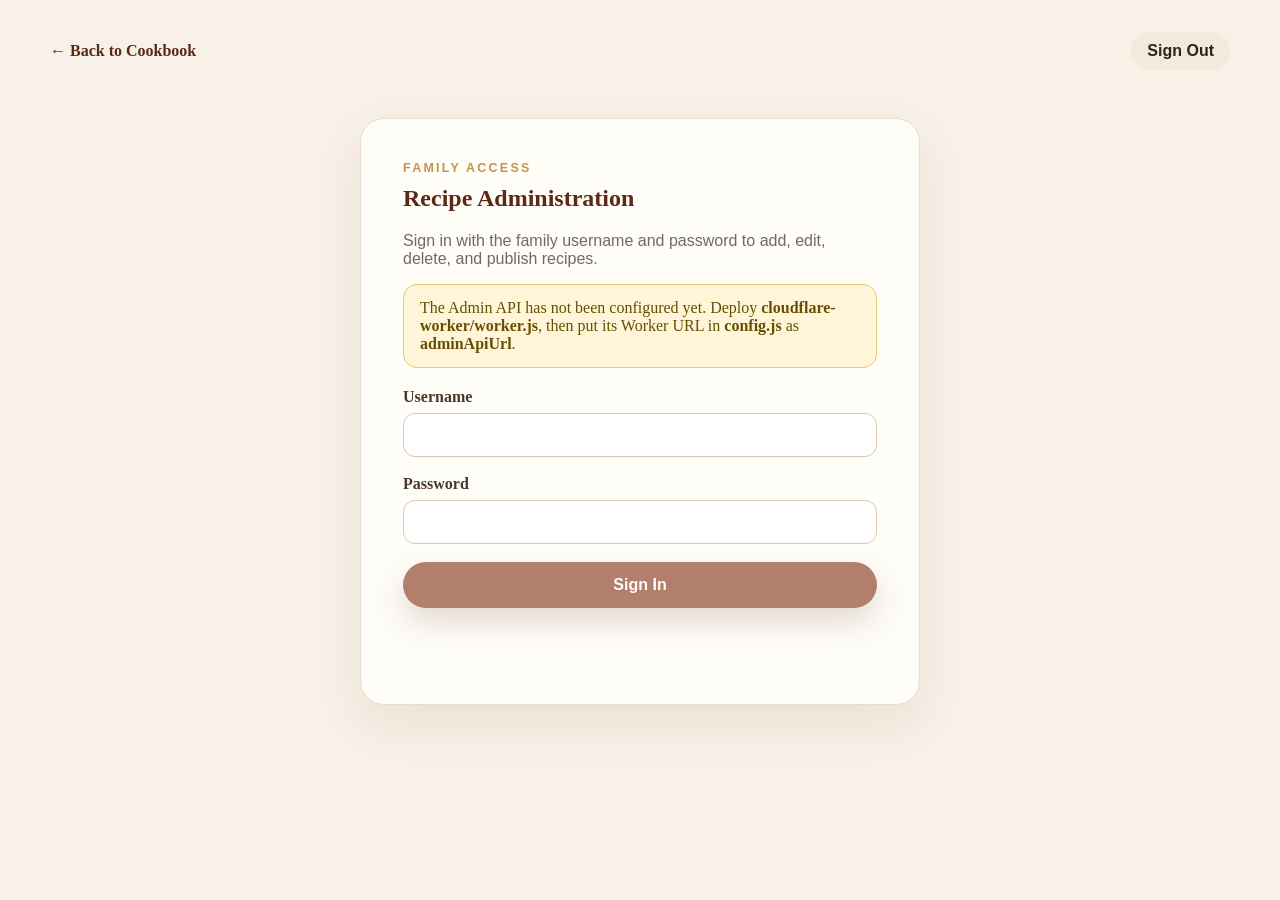
==== admin.html @ 701d81e0 "Add files via upload" ====
<!DOCTYPE html>
<html lang="en">
<head>
  <meta charset="utf-8" />
  <meta name="viewport" content="width=device-width, initial-scale=1" />
  <title>Family Admin | The McIntyre Recipe Book</title>
  <link rel="stylesheet" href="style.css" />
  <link rel="stylesheet" href="admin.css" />
</head>
<body class="admin-page">
  <main class="admin-shell">
    <div class="admin-topbar">
      <a href="index.html">← Back to Cookbook</a>
      <button id="logout-button" class="secondary-button" type="button" hidden>Sign Out</button>
    </div>

    <section id="login-panel" class="admin-login-card">
      <p class="section-label">Family access</p>
      <h1>Recipe Administration</h1>
      <p class="muted">Sign in with the family username and password to add, edit, delete, and publish recipes.</p>
      <div id="setup-warning" class="admin-setup" hidden>
        The Admin API has not been configured yet. Deploy <strong>cloudflare-worker/worker.js</strong>, then put its Worker URL in <strong>config.js</strong> as <strong>adminApiUrl</strong>.
      </div>
      <form id="login-form" class="admin-login-form">
        <label>Username
          <input id="admin-username" autocomplete="username" required />
        </label>
        <label>Password
          <input id="admin-password" type="password" autocomplete="current-password" required />
        </label>
        <button class="primary-button" type="submit">Sign In</button>
        <p id="login-message" class="admin-status" role="status"></p>
      </form>
    </section>

    <section id="dashboard" class="admin-dashboard" hidden>
      <p class="section-label">Family cookbook</p>
      <h1>Recipe Administration</h1>
      <p class="muted">Changes publish directly to the GitHub repository. No GitHub token is needed in this browser.</p>

      <div class="admin-toolbar">
        <strong id="recipe-total"></strong>
        <div class="admin-actions">
          <button id="new-recipe-button" class="primary-button" type="button">Add New Recipe</button>
          <button id="reload-button" class="secondary-button" type="button">Reload Latest</button>
        </div>
      </div>

      <p id="admin-message" class="admin-status" role="status"></p>
      <div id="admin-recipe-list" class="admin-recipe-list"></div>

      <section id="recipe-editor" class="admin-form-panel" hidden>
        <p class="section-label" id="editor-mode-label">Add recipe</p>
        <h2 id="editor-title">Add a New Recipe</h2>

        <form id="admin-recipe-form" class="admin-recipe-form">
          <input id="recipe-id" type="hidden" />
          <div class="admin-grid">
            <label>Recipe Name *
              <input id="recipe-title" required />
            </label>
            <label>Category
              <input id="recipe-category" placeholder="Dinner, Dessert, Holiday..." />
            </label>
            <label>Prep Time
              <input id="recipe-prep" placeholder="15 minutes" />
            </label>
            <label>Cook Time
              <input id="recipe-cook" placeholder="45 minutes" />
            </label>
            <label>Servings
              <input id="recipe-servings" placeholder="6" />
            </label>
            <label>Recipe Source
              <input id="recipe-source" placeholder="Grandma, Aunt Eva, cookbook..." />
            </label>
          </div>

          <label>Existing Image Path
            <input id="recipe-image-path" placeholder="images/example.jpg" />
          </label>
          <label>Upload New Recipe Image
            <input id="recipe-image" type="file" accept="image/*" />
          </label>
          <img id="admin-image-preview" class="admin-image-preview" alt="Recipe preview" hidden />

          <label>Ingredients *
            <textarea id="recipe-ingredients" rows="8" placeholder="One ingredient per line" required></textarea>
          </label>
          <label>Instructions *
            <textarea id="recipe-instructions" rows="8" placeholder="One step per line" required></textarea>
          </label>
          <label>Family Notes
            <textarea id="recipe-notes" rows="4"></textarea>
          </label>

          <div class="admin-actions">
            <button id="save-publish-button" class="primary-button" type="submit">Save & Publish Recipe</button>
            <button id="cancel-editor-button" class="secondary-button" type="button">Cancel</button>
          </div>
        </form>
      </section>
    </section>
  </main>
  <script src="config.js"></script>
  <script src="admin.js"></script>
</body>
</html>
---- style.css ----
:root {
  --cream: #fff8ed;
  --paper: #fffdf8;
  --ink: #2f241c;
  --muted: #75685e;
  --brand: #8a3d24;
  --brand-dark: #5d2818;
  --gold: #c7934a;
  --sage: #6f7d57;
  --line: #eadcc9;
  --shadow: 0 20px 45px rgba(70, 45, 24, 0.12);
  --radius: 22px;
}

* {
  box-sizing: border-box;
}

html {
  scroll-behavior: smooth;
}

body {
  margin: 0;
  color: var(--ink);
  font-family: Georgia, "Times New Roman", serif;
  background:
    linear-gradient(rgba(255, 248, 237, 0.88), rgba(255, 248, 237, 0.88)),
    radial-gradient(circle at top left, rgba(199, 147, 74, 0.22), transparent 30%),
    var(--cream);
}

a {
  color: var(--brand);
  text-decoration: none;
}

a:hover,
a:focus {
  color: var(--brand-dark);
  text-decoration: underline;
}

button,
input,
textarea {
  font: inherit;
}

.site-hero {
  min-height: 560px;
  padding: 26px clamp(18px, 4vw, 60px) 70px;
  background:
    linear-gradient(rgba(47, 36, 28, 0.55), rgba(47, 36, 28, 0.55)),
    url("https://images.unsplash.com/photo-1495521821757-a1efb6729352?auto=format&fit=crop&w=1800&q=80") center/cover;
  color: #fff;
}

.top-nav {
  display: flex;
  align-items: center;
  justify-content: space-between;
  gap: 20px;
  max-width: 1180px;
  margin: 0 auto;
  padding: 18px 22px;
  border: 1px solid rgba(255, 255, 255, 0.28);
  border-radius: 999px;
  background: rgba(255, 255, 255, 0.14);
  backdrop-filter: blur(8px);
}

.brand {
  color: #fff;
  font-size: clamp(1.1rem, 2vw, 1.45rem);
  font-weight: 700;
  letter-spacing: 0.03em;
}

.brand:hover,
.brand:focus,
.nav-links a:hover,
.nav-links a:focus {
  color: #fff;
}

.nav-links {
  display: flex;
  gap: 18px;
  flex-wrap: wrap;
}

.nav-links a {
  color: #fff;
  font-weight: 700;
}

.hero-content {
  max-width: 760px;
  margin: 96px auto 0;
  text-align: center;
}

.eyebrow,
.section-label {
  margin: 0 0 10px;
  color: var(--gold);
  font-family: Arial, Helvetica, sans-serif;
  font-size: 0.78rem;
  font-weight: 800;
  letter-spacing: 0.18em;
  text-transform: uppercase;
}

.hero-content h1 {
  margin: 0;
  font-size: clamp(3rem, 8vw, 6.5rem);
  line-height: 0.95;
  text-wrap: balance;
}

.hero-text {
  max-width: 620px;
  margin: 24px auto 32px;
  color: rgba(255, 255, 255, 0.88);
  font-size: clamp(1.1rem, 2vw, 1.35rem);
  line-height: 1.65;
}

.primary-button,
.secondary-button,
.danger-button {
  display: inline-flex;
  align-items: center;
  justify-content: center;
  border: 0;
  border-radius: 999px;
  cursor: pointer;
  font-family: Arial, Helvetica, sans-serif;
  font-weight: 800;
  text-decoration: none;
  transition: transform 0.2s ease, box-shadow 0.2s ease, background 0.2s ease;
}

.primary-button {
  padding: 14px 24px;
  color: #fff;
  background: var(--brand);
  box-shadow: 0 14px 30px rgba(93, 40, 24, 0.25);
}

.primary-button:hover,
.primary-button:focus {
  color: #fff;
  background: var(--brand-dark);
  text-decoration: none;
  transform: translateY(-1px);
}

.secondary-button,
.danger-button {
  padding: 10px 16px;
  background: #f4eadc;
  color: var(--ink);
}

.secondary-button:hover,
.secondary-button:focus {
  background: #eadcc9;
  color: var(--ink);
  text-decoration: none;
}

.danger-button {
  color: #8f1f12;
}

.danger-button:hover,
.danger-button:focus {
  background: #ffe3df;
  color: #72170d;
  text-decoration: none;
}

main {
  width: min(1180px, calc(100% - 32px));
  margin: -54px auto 60px;
}

.cookbook-panel,
.recipe-card,
.empty-state {
  border: 1px solid var(--line);
  border-radius: var(--radius);
  background: rgba(255, 253, 248, 0.96);
  box-shadow: var(--shadow);
}

.search-panel {
  display: grid;
  grid-template-columns: minmax(0, 0.8fr) minmax(280px, 1.2fr);
  gap: 24px;
  align-items: center;
  padding: clamp(22px, 4vw, 38px);
}

.search-panel h2,
.section-heading h2,
.form-heading h2 {
  margin: 0;
  font-size: clamp(2rem, 4vw, 3rem);
}

.search-box {
  display: grid;
  gap: 8px;
  color: var(--muted);
  font-family: Arial, Helvetica, sans-serif;
  font-weight: 700;
}

.search-box input,
.recipe-form input,
.recipe-form textarea {
  width: 100%;
  border: 1px solid var(--line);
  border-radius: 16px;
  background: #fff;
  color: var(--ink);
  padding: 14px 16px;
  outline: none;
}

.search-box input:focus,
.recipe-form input:focus,
.recipe-form textarea:focus {
  border-color: var(--gold);
  box-shadow: 0 0 0 4px rgba(199, 147, 74, 0.14);
}

.recipes-section {
  padding: 58px 0 20px;
}

.section-heading {
  display: flex;
  align-items: end;
  justify-content: space-between;
  gap: 18px;
  margin-bottom: 24px;
}

.recipe-count,
.muted {
  color: var(--muted);
  font-family: Arial, Helvetica, sans-serif;
}

.recipes-grid {
  display: grid;
  grid-template-columns: repeat(3, minmax(0, 1fr));
  gap: 24px;
}

.recipe-card {
  overflow: hidden;
  display: flex;
  flex-direction: column;
}

.recipe-image {
  width: 100%;
  aspect-ratio: 4 / 3;
  object-fit: cover;
  background: #eadcc9;
}

.recipe-content {
  display: flex;
  flex: 1;
  flex-direction: column;
  gap: 16px;
  padding: 22px;
}

.recipe-category {
  align-self: flex-start;
  border-radius: 999px;
  background: rgba(111, 125, 87, 0.14);
  color: var(--sage);
  padding: 7px 11px;
  font-family: Arial, Helvetica, sans-serif;
  font-size: 0.78rem;
  font-weight: 800;
  text-transform: uppercase;
  letter-spacing: 0.08em;
}

.recipe-card h3 {
  margin: 0;
  font-size: 1.8rem;
  line-height: 1.1;
}

.recipe-meta {
  display: grid;
  grid-template-columns: repeat(3, 1fr);
  gap: 8px;
  margin: 0;
}

.recipe-meta div {
  border: 1px solid var(--line);
  border-radius: 14px;
  padding: 10px;
  background: #fffaf2;
}

.recipe-meta dt {
  color: var(--muted);
  font-family: Arial, Helvetica, sans-serif;
  font-size: 0.72rem;
  font-weight: 800;
  text-transform: uppercase;
}

.recipe-meta dd {
  margin: 4px 0 0;
  font-weight: 700;
}

.recipe-card h4 {
  margin: 0 0 8px;
  color: var(--brand-dark);
  font-family: Arial, Helvetica, sans-serif;
  font-size: 0.9rem;
  text-transform: uppercase;
  letter-spacing: 0.08em;
}

.recipe-card ul,
.recipe-card ol {
  margin: 0;
  padding-left: 20px;
  line-height: 1.55;
}

.recipe-notes {
  border-left: 4px solid var(--gold);
  margin: 0;
  padding: 8px 0 8px 14px;
  color: var(--muted);
  font-style: italic;
}

.recipe-actions {
  display: flex;
  gap: 10px;
  flex-wrap: wrap;
  margin-top: auto;
}

.empty-state {
  padding: 42px 24px;
  text-align: center;
}

.empty-state h3 {
  margin: 0 0 8px;
  font-size: 2rem;
}

.form-panel {
  margin-top: 56px;
  padding: clamp(24px, 4vw, 42px);
}

.form-heading {
  align-items: start;
}

.recipe-form {
  display: grid;
  gap: 22px;
}

.form-grid {
  display: grid;
  grid-template-columns: repeat(3, minmax(0, 1fr));
  gap: 18px;
}

.recipe-form label {
  display: grid;
  gap: 8px;
  color: var(--brand-dark);
  font-family: Arial, Helvetica, sans-serif;
  font-weight: 800;
}

.recipe-form textarea {
  resize: vertical;
  line-height: 1.5;
}

.image-preview-wrap {
  width: min(320px, 100%);
}

.image-preview-wrap p {
  margin: 0 0 8px;
  color: var(--muted);
  font-family: Arial, Helvetica, sans-serif;
  font-weight: 800;
}

.image-preview-wrap img {
  width: 100%;
  border-radius: 18px;
  border: 1px solid var(--line);
  box-shadow: var(--shadow);
}

.form-submit {
  justify-self: start;
}

.site-footer {
  display: flex;
  justify-content: center;
  gap: 24px;
  flex-wrap: wrap;
  padding: 34px 18px;
  color: var(--muted);
  font-family: Arial, Helvetica, sans-serif;
  text-align: center;
}

.site-footer p {
  margin: 0;
}

@media (max-width: 980px) {
  .recipes-grid,
  .form-grid {
    grid-template-columns: repeat(2, minmax(0, 1fr));
  }

  .search-panel {
    grid-template-columns: 1fr;
  }
}

@media (max-width: 680px) {
  .top-nav,
  .section-heading {
    align-items: flex-start;
    flex-direction: column;
  }

  .recipes-grid,
  .form-grid {
    grid-template-columns: 1fr;
  }

  main {
    width: min(100% - 20px, 1180px);
  }

  .site-hero {
    min-height: 620px;
  }

  .recipe-meta {
    grid-template-columns: 1fr;
  }
}

@media print {
  body {
    background: #fff;
  }

  .site-hero,
  .search-panel,
  .form-panel,
  .site-footer,
  .recipe-actions {
    display: none !important;
  }

  main {
    width: 100%;
    margin: 0;
  }

  .recipes-section {
    padding: 0;
  }

  .recipes-grid {
    display: block;
  }

  .recipe-card {
    break-inside: avoid;
    box-shadow: none;
    border: 0;
  }
}

.field-hint {
  color: var(--muted);
  font-family: Arial, Helvetica, sans-serif;
  font-size: 0.9rem;
  font-weight: 600;
  line-height: 1.45;
}

.edit-status {
  border: 1px solid rgba(199, 147, 74, 0.45);
  border-radius: 16px;
  background: #fff7e8;
  color: var(--brand-dark);
  margin: 0 0 22px;
  padding: 14px 16px;
  font-family: Arial, Helvetica, sans-serif;
}

.form-actions {
  display: flex;
  align-items: center;
  flex-wrap: wrap;
  gap: 12px;
}

.recipe-source {
  border-left: 4px solid rgba(111, 125, 87, 0.45);
  margin: 0;
  padding: 6px 0 6px 12px;
  color: var(--muted);
  font-family: Arial, Helvetica, sans-serif;
  line-height: 1.45;
}

.text-button {
  display: inline-flex;
  justify-content: center;
  width: 100%;
  border: 0;
  border-radius: 999px;
  background: transparent;
  color: var(--brand);
  cursor: pointer;
  font-family: Arial, Helvetica, sans-serif;
  font-weight: 800;
  margin-top: 10px;
  padding: 8px 10px;
  text-decoration: underline;
}

.text-button:hover,
.text-button:focus {
  color: var(--brand-dark);
  background: #f8ead6;
}


.save-message {
  min-height: 1.4rem;
  margin: 14px 0 0;
  color: var(--sage);
  font-family: Arial, Helvetica, sans-serif;
  font-weight: 800;
}

.save-message.error {
  color: #8f1f12;
}

button:disabled {
  cursor: not-allowed;
  opacity: 0.65;
}

.github-panel {
  margin-bottom: 34px;
  padding: clamp(24px, 4vw, 42px);
}

.github-form {
  display: grid;
  gap: 20px;
}

.recipe-image-path {
  border-left: 4px solid rgba(199, 147, 74, 0.45);
  margin: 0;
  padding: 6px 0 6px 12px;
  color: var(--muted);
  font-family: Arial, Helvetica, sans-serif;
  font-size: 0.9rem;
  line-height: 1.45;
  overflow-wrap: anywhere;
}

.github-panel strong,
.field-hint strong {
  color: var(--brand-dark);
}

.single-column {
  grid-template-columns: 1fr;
}
---- admin.css ----
.admin-page { min-height: 100vh; background: #f8f1e7; }
.admin-shell { width: min(1180px, calc(100% - 32px)); margin: 0 auto; padding: 32px 0 64px; }
.admin-topbar { display:flex; align-items:center; justify-content:space-between; gap:16px; margin-bottom:24px; }
.admin-topbar a { color:#5d2818; font-weight:800; text-decoration:none; }
.admin-login-card, .admin-dashboard { background:#fffdf8; border:1px solid #eadcc9; border-radius:24px; box-shadow:0 18px 50px rgba(69,42,24,.08); padding:clamp(22px,4vw,42px); }
.admin-login-card { max-width:560px; margin:48px auto 0; }
.admin-login-card h1, .admin-dashboard h1 { margin-top:0; color:#5d2818; }
.admin-login-form { display:grid; gap:18px; }
.admin-login-form label, .admin-recipe-form label { display:grid; gap:7px; font-weight:800; color:#4c372a; }
.admin-login-form input, .admin-recipe-form input, .admin-recipe-form textarea {
  width:100%; box-sizing:border-box; border:1px solid #d9c7b5; border-radius:12px; padding:12px 14px; background:#fff; color:#2f241c; font:inherit;
}
.admin-grid { display:grid; grid-template-columns:repeat(2,minmax(0,1fr)); gap:16px; }
.admin-recipe-form { display:grid; gap:18px; margin-top:26px; }
.admin-actions { display:flex; flex-wrap:wrap; gap:10px; align-items:center; }
.admin-status { min-height:1.5em; margin:12px 0 0; font-weight:700; color:#4f6b35; }
.admin-status.error { color:#a12d27; }
.admin-toolbar { display:flex; justify-content:space-between; align-items:center; gap:14px; flex-wrap:wrap; margin:22px 0; }
.admin-recipe-list { display:grid; gap:12px; margin-top:24px; }
.admin-recipe-row { display:flex; justify-content:space-between; align-items:center; gap:16px; border:1px solid #eadcc9; border-radius:16px; padding:14px 16px; background:#fffaf2; }
.admin-recipe-row h3 { margin:0 0 4px; color:#5d2818; }
.admin-recipe-row p { margin:0; color:#75685e; }
.admin-form-panel { border-top:1px solid #eadcc9; margin-top:30px; padding-top:28px; }
.admin-image-preview { max-width:260px; max-height:200px; object-fit:cover; border-radius:14px; border:1px solid #eadcc9; }
.admin-setup { background:#fff5d9; border:1px solid #e6c96a; border-radius:14px; padding:14px 16px; margin:0 0 20px; color:#674f00; }
@media (max-width:760px) {
  .admin-grid { grid-template-columns:1fr; }
  .admin-recipe-row { align-items:flex-start; flex-direction:column; }
}
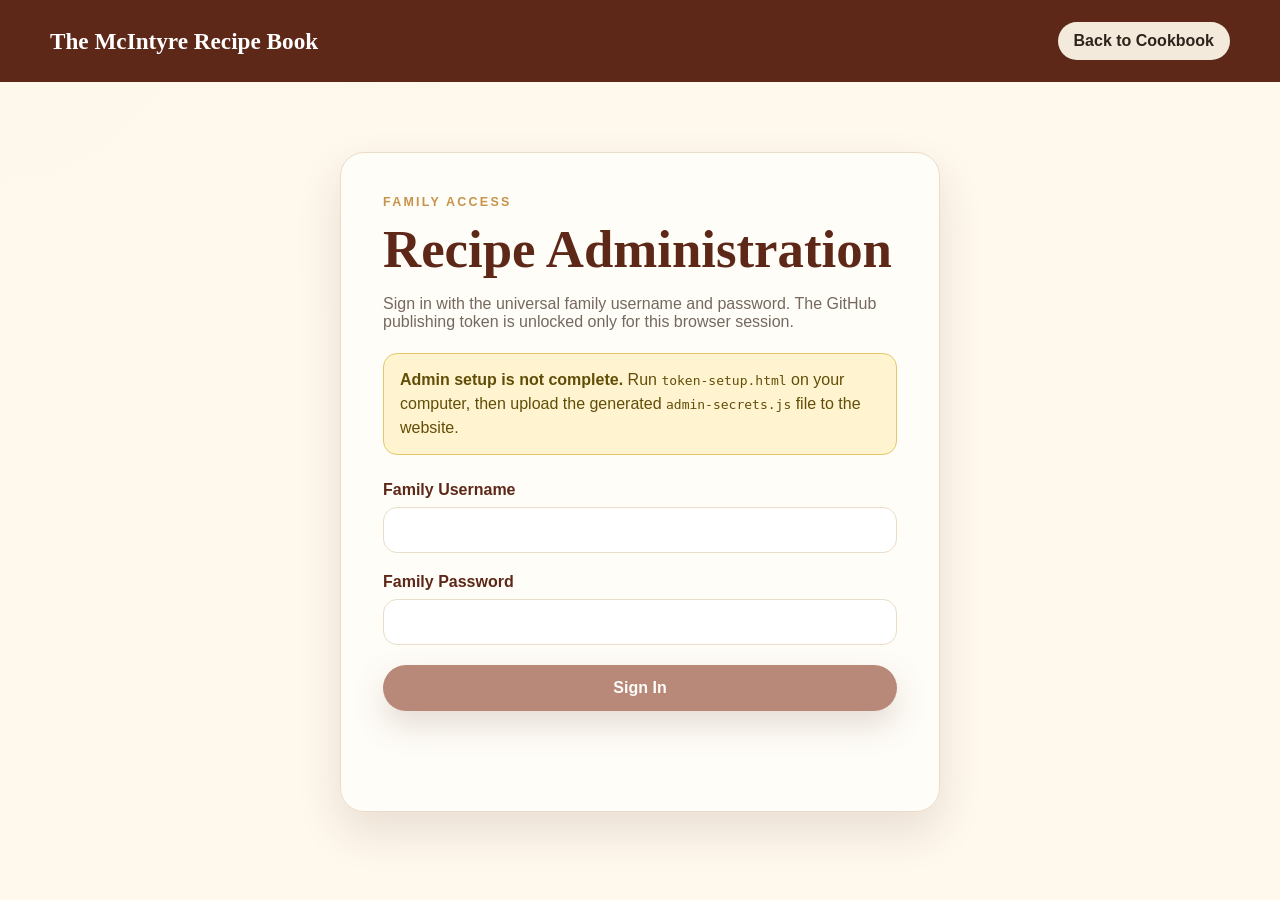
==== commit bd7de16c: "Add files via upload" ====
--- a/admin.html
+++ b/admin.html
@@ -8,101 +8,154 @@
   <link rel="stylesheet" href="admin.css" />
 </head>
 <body class="admin-page">
-  <main class="admin-shell">
-    <div class="admin-topbar">
-      <a href="index.html">← Back to Cookbook</a>
-      <button id="logout-button" class="secondary-button" type="button" hidden>Sign Out</button>
+  <header class="admin-header">
+    <div class="admin-header-inner">
+      <a class="admin-brand" href="index.html">The McIntyre Recipe Book</a>
+      <a class="secondary-button" href="index.html">Back to Cookbook</a>
     </div>
+  </header>
 
-    <section id="login-panel" class="admin-login-card">
+  <main class="admin-main">
+    <section id="login-panel" class="admin-card login-card">
       <p class="section-label">Family access</p>
       <h1>Recipe Administration</h1>
-      <p class="muted">Sign in with the family username and password to add, edit, delete, and publish recipes.</p>
-      <div id="setup-warning" class="admin-setup" hidden>
-        The Admin API has not been configured yet. Deploy <strong>cloudflare-worker/worker.js</strong>, then put its Worker URL in <strong>config.js</strong> as <strong>adminApiUrl</strong>.
+      <p class="muted">
+        Sign in with the universal family username and password.
+        The GitHub publishing token is unlocked only for this browser session.
+      </p>
+
+      <div id="setup-warning" class="setup-warning" hidden>
+        <strong>Admin setup is not complete.</strong>
+        Run <code>token-setup.html</code> on your computer, then upload the generated
+        <code>admin-secrets.js</code> file to the website.
       </div>
-      <form id="login-form" class="admin-login-form">
-        <label>Username
-          <input id="admin-username" autocomplete="username" required />
+
+      <form id="login-form" class="admin-form">
+        <label>
+          Family Username
+          <input id="admin-username" type="text" autocomplete="username" required />
         </label>
-        <label>Password
+
+        <label>
+          Family Password
           <input id="admin-password" type="password" autocomplete="current-password" required />
         </label>
-        <button class="primary-button" type="submit">Sign In</button>
-        <p id="login-message" class="admin-status" role="status"></p>
+
+        <button id="login-button" class="primary-button" type="submit">Sign In</button>
+        <p id="login-message" class="admin-message" role="status" aria-live="polite"></p>
       </form>
     </section>
 
-    <section id="dashboard" class="admin-dashboard" hidden>
-      <p class="section-label">Family cookbook</p>
-      <h1>Recipe Administration</h1>
-      <p class="muted">Changes publish directly to the GitHub repository. No GitHub token is needed in this browser.</p>
+    <section id="dashboard" class="admin-card dashboard" hidden>
+      <div class="dashboard-heading">
+        <div>
+          <p class="section-label">Family cookbook</p>
+          <h1>Recipe Administration</h1>
+          <p class="muted">
+            Add, edit, delete, and publish recipes directly to the cookbook repository.
+          </p>
+        </div>
+
+        <button id="logout-button" class="secondary-button" type="button">Sign Out</button>
+      </div>
 
       <div class="admin-toolbar">
-        <strong id="recipe-total"></strong>
+        <strong id="recipe-total">0 recipes</strong>
         <div class="admin-actions">
-          <button id="new-recipe-button" class="primary-button" type="button">Add New Recipe</button>
+          <button id="new-recipe-button" class="primary-button" type="button">+ Add New Recipe</button>
           <button id="reload-button" class="secondary-button" type="button">Reload Latest</button>
         </div>
       </div>
 
-      <p id="admin-message" class="admin-status" role="status"></p>
-      <div id="admin-recipe-list" class="admin-recipe-list"></div>
+      <p id="admin-message" class="admin-message" role="status" aria-live="polite"></p>
+      <div id="recipe-list" class="admin-recipe-list"></div>
 
-      <section id="recipe-editor" class="admin-form-panel" hidden>
-        <p class="section-label" id="editor-mode-label">Add recipe</p>
-        <h2 id="editor-title">Add a New Recipe</h2>
+      <section id="recipe-editor" class="recipe-editor" hidden>
+        <div class="editor-heading">
+          <div>
+            <p id="editor-mode-label" class="section-label">Add recipe</p>
+            <h2 id="editor-title">Add a New Recipe</h2>
+          </div>
+          <button id="close-editor-button" class="secondary-button" type="button">Close</button>
+        </div>
 
-        <form id="admin-recipe-form" class="admin-recipe-form">
+        <form id="recipe-form" class="admin-form">
           <input id="recipe-id" type="hidden" />
+
           <div class="admin-grid">
-            <label>Recipe Name *
-              <input id="recipe-title" required />
+            <label>
+              Recipe Name <span aria-hidden="true">*</span>
+              <input id="recipe-title" type="text" required />
             </label>
-            <label>Category
-              <input id="recipe-category" placeholder="Dinner, Dessert, Holiday..." />
+
+            <label>
+              Category
+              <input id="recipe-category" type="text" placeholder="Dinner, Dessert, Breakfast..." />
             </label>
-            <label>Prep Time
-              <input id="recipe-prep" placeholder="15 minutes" />
+
+            <label>
+              Prep Time
+              <input id="recipe-prep" type="text" placeholder="15 minutes" />
             </label>
-            <label>Cook Time
-              <input id="recipe-cook" placeholder="45 minutes" />
+
+            <label>
+              Cook Time
+              <input id="recipe-cook" type="text" placeholder="45 minutes" />
             </label>
-            <label>Servings
-              <input id="recipe-servings" placeholder="6" />
+
+            <label>
+              Servings
+              <input id="recipe-servings" type="text" placeholder="6" />
             </label>
-            <label>Recipe Source
-              <input id="recipe-source" placeholder="Grandma, Aunt Eva, cookbook..." />
+
+            <label>
+              Recipe Source
+              <input id="recipe-source" type="text" placeholder="Grandma, family favorite..." />
             </label>
           </div>
 
-          <label>Existing Image Path
-            <input id="recipe-image-path" placeholder="images/example.jpg" />
+          <label>
+            Existing Image Path
+            <input id="recipe-image-path" type="text" placeholder="images/example.jpg" />
+            <span class="field-hint">Leave this alone when editing to keep the current image.</span>
           </label>
-          <label>Upload New Recipe Image
+
+          <label>
+            Upload New Recipe Image
             <input id="recipe-image" type="file" accept="image/*" />
+            <span class="field-hint">The image will publish to the repository's <strong>images/</strong> folder.</span>
           </label>
-          <img id="admin-image-preview" class="admin-image-preview" alt="Recipe preview" hidden />
 
-          <label>Ingredients *
+          <div id="image-preview-wrap" class="admin-image-preview-wrap" hidden>
+            <img id="image-preview" class="admin-image-preview" alt="Recipe image preview" />
+          </div>
+
+          <label>
+            Ingredients <span aria-hidden="true">*</span>
             <textarea id="recipe-ingredients" rows="8" placeholder="One ingredient per line" required></textarea>
           </label>
-          <label>Instructions *
+
+          <label>
+            Instructions <span aria-hidden="true">*</span>
             <textarea id="recipe-instructions" rows="8" placeholder="One step per line" required></textarea>
           </label>
-          <label>Family Notes
+
+          <label>
+            Family Notes
             <textarea id="recipe-notes" rows="4"></textarea>
           </label>
 
           <div class="admin-actions">
-            <button id="save-publish-button" class="primary-button" type="submit">Save & Publish Recipe</button>
-            <button id="cancel-editor-button" class="secondary-button" type="button">Cancel</button>
+            <button id="save-button" class="primary-button" type="submit">Save & Publish Recipe</button>
+            <button id="cancel-button" class="secondary-button" type="button">Cancel</button>
           </div>
         </form>
       </section>
     </section>
   </main>
+
   <script src="config.js"></script>
+  <script src="admin-secrets.js"></script>
   <script src="admin.js"></script>
 </body>
 </html>
--- a/admin.css
+++ b/admin.css
@@ -1,29 +1,238 @@
-.admin-page { min-height: 100vh; background: #f8f1e7; }
-.admin-shell { width: min(1180px, calc(100% - 32px)); margin: 0 auto; padding: 32px 0 64px; }
-.admin-topbar { display:flex; align-items:center; justify-content:space-between; gap:16px; margin-bottom:24px; }
-.admin-topbar a { color:#5d2818; font-weight:800; text-decoration:none; }
-.admin-login-card, .admin-dashboard { background:#fffdf8; border:1px solid #eadcc9; border-radius:24px; box-shadow:0 18px 50px rgba(69,42,24,.08); padding:clamp(22px,4vw,42px); }
-.admin-login-card { max-width:560px; margin:48px auto 0; }
-.admin-login-card h1, .admin-dashboard h1 { margin-top:0; color:#5d2818; }
-.admin-login-form { display:grid; gap:18px; }
-.admin-login-form label, .admin-recipe-form label { display:grid; gap:7px; font-weight:800; color:#4c372a; }
-.admin-login-form input, .admin-recipe-form input, .admin-recipe-form textarea {
-  width:100%; box-sizing:border-box; border:1px solid #d9c7b5; border-radius:12px; padding:12px 14px; background:#fff; color:#2f241c; font:inherit;
-}
-.admin-grid { display:grid; grid-template-columns:repeat(2,minmax(0,1fr)); gap:16px; }
-.admin-recipe-form { display:grid; gap:18px; margin-top:26px; }
-.admin-actions { display:flex; flex-wrap:wrap; gap:10px; align-items:center; }
-.admin-status { min-height:1.5em; margin:12px 0 0; font-weight:700; color:#4f6b35; }
-.admin-status.error { color:#a12d27; }
-.admin-toolbar { display:flex; justify-content:space-between; align-items:center; gap:14px; flex-wrap:wrap; margin:22px 0; }
-.admin-recipe-list { display:grid; gap:12px; margin-top:24px; }
-.admin-recipe-row { display:flex; justify-content:space-between; align-items:center; gap:16px; border:1px solid #eadcc9; border-radius:16px; padding:14px 16px; background:#fffaf2; }
-.admin-recipe-row h3 { margin:0 0 4px; color:#5d2818; }
-.admin-recipe-row p { margin:0; color:#75685e; }
-.admin-form-panel { border-top:1px solid #eadcc9; margin-top:30px; padding-top:28px; }
-.admin-image-preview { max-width:260px; max-height:200px; object-fit:cover; border-radius:14px; border:1px solid #eadcc9; }
-.admin-setup { background:#fff5d9; border:1px solid #e6c96a; border-radius:14px; padding:14px 16px; margin:0 0 20px; color:#674f00; }
-@media (max-width:760px) {
-  .admin-grid { grid-template-columns:1fr; }
-  .admin-recipe-row { align-items:flex-start; flex-direction:column; }
-}
+:root {
+  --admin-card: rgba(255, 253, 248, 0.98);
+}
+
+.admin-page {
+  min-height: 100vh;
+  background:
+    linear-gradient(rgba(255, 248, 237, 0.95), rgba(255, 248, 237, 0.95)),
+    radial-gradient(circle at top left, rgba(199, 147, 74, 0.22), transparent 30%),
+    #fff8ed;
+}
+
+.admin-header {
+  padding: 22px 18px;
+  background: #5d2818;
+}
+
+.admin-header-inner {
+  width: min(1180px, 100%);
+  margin: 0 auto;
+  display: flex;
+  align-items: center;
+  justify-content: space-between;
+  gap: 18px;
+}
+
+.admin-brand {
+  color: #fff;
+  font-weight: 800;
+  font-size: clamp(1.1rem, 2vw, 1.45rem);
+}
+
+.admin-brand:hover,
+.admin-brand:focus {
+  color: #fff;
+}
+
+.admin-main {
+  width: min(1180px, calc(100% - 32px));
+  margin: 38px auto 70px;
+}
+
+.admin-card {
+  border: 1px solid var(--line, #eadcc9);
+  border-radius: 24px;
+  background: var(--admin-card);
+  box-shadow: var(--shadow, 0 20px 45px rgba(70, 45, 24, 0.12));
+  padding: clamp(24px, 4vw, 42px);
+}
+
+.login-card {
+  max-width: 600px;
+  margin: 70px auto 0;
+}
+
+.admin-card h1,
+.admin-card h2 {
+  color: var(--brand-dark, #5d2818);
+}
+
+.admin-card h1 {
+  margin: 0 0 12px;
+  font-size: clamp(2.1rem, 5vw, 3.3rem);
+}
+
+.admin-card h2 {
+  margin: 0;
+  font-size: clamp(1.8rem, 4vw, 2.5rem);
+}
+
+.admin-form {
+  display: grid;
+  gap: 20px;
+  margin-top: 26px;
+}
+
+.admin-form label {
+  display: grid;
+  gap: 8px;
+  color: var(--brand-dark, #5d2818);
+  font-family: Arial, Helvetica, sans-serif;
+  font-weight: 800;
+}
+
+.admin-form input,
+.admin-form textarea {
+  width: 100%;
+  border: 1px solid var(--line, #eadcc9);
+  border-radius: 14px;
+  background: #fff;
+  color: var(--ink, #2f241c);
+  padding: 13px 15px;
+  outline: none;
+  font: inherit;
+}
+
+.admin-form input:focus,
+.admin-form textarea:focus {
+  border-color: var(--gold, #c7934a);
+  box-shadow: 0 0 0 4px rgba(199, 147, 74, 0.14);
+}
+
+.admin-grid {
+  display: grid;
+  grid-template-columns: repeat(3, minmax(0, 1fr));
+  gap: 16px;
+}
+
+.admin-message {
+  min-height: 1.5em;
+  margin: 14px 0 0;
+  color: var(--sage, #6f7d57);
+  font-family: Arial, Helvetica, sans-serif;
+  font-weight: 800;
+}
+
+.admin-message.error {
+  color: #8f1f12;
+}
+
+.setup-warning {
+  margin-top: 22px;
+  border: 1px solid #e5c767;
+  border-radius: 14px;
+  padding: 14px 16px;
+  background: #fff4cf;
+  color: #624d08;
+  font-family: Arial, Helvetica, sans-serif;
+  line-height: 1.5;
+}
+
+.dashboard-heading,
+.editor-heading,
+.admin-toolbar,
+.admin-recipe-row {
+  display: flex;
+  justify-content: space-between;
+  align-items: center;
+  gap: 18px;
+}
+
+.admin-toolbar {
+  margin: 28px 0 10px;
+  padding: 18px 0;
+  border-top: 1px solid var(--line, #eadcc9);
+  border-bottom: 1px solid var(--line, #eadcc9);
+}
+
+.admin-actions {
+  display: flex;
+  align-items: center;
+  flex-wrap: wrap;
+  gap: 10px;
+}
+
+.admin-recipe-list {
+  display: grid;
+  gap: 12px;
+  margin-top: 20px;
+}
+
+.admin-recipe-row {
+  border: 1px solid var(--line, #eadcc9);
+  border-radius: 16px;
+  padding: 15px 17px;
+  background: #fffaf2;
+}
+
+.admin-recipe-row h3 {
+  margin: 0 0 4px;
+  color: var(--brand-dark, #5d2818);
+  font-size: 1.35rem;
+}
+
+.admin-recipe-row p {
+  margin: 0;
+  color: var(--muted, #75685e);
+  font-family: Arial, Helvetica, sans-serif;
+}
+
+.recipe-editor {
+  margin-top: 34px;
+  padding-top: 30px;
+  border-top: 2px solid var(--line, #eadcc9);
+}
+
+.admin-image-preview-wrap {
+  width: min(360px, 100%);
+}
+
+.admin-image-preview {
+  width: 100%;
+  max-height: 260px;
+  object-fit: cover;
+  border-radius: 16px;
+  border: 1px solid var(--line, #eadcc9);
+}
+
+.admin-delete-button {
+  border: 0;
+  border-radius: 999px;
+  padding: 10px 16px;
+  cursor: pointer;
+  background: #ffe3df;
+  color: #72170d;
+  font-family: Arial, Helvetica, sans-serif;
+  font-weight: 800;
+}
+
+button:disabled {
+  cursor: not-allowed;
+  opacity: 0.6;
+}
+
+@media (max-width: 900px) {
+  .admin-grid {
+    grid-template-columns: repeat(2, minmax(0, 1fr));
+  }
+}
+
+@media (max-width: 680px) {
+  .admin-header-inner,
+  .dashboard-heading,
+  .editor-heading,
+  .admin-toolbar,
+  .admin-recipe-row {
+    align-items: flex-start;
+    flex-direction: column;
+  }
+
+  .admin-grid {
+    grid-template-columns: 1fr;
+  }
+
+  .admin-main {
+    width: min(100% - 20px, 1180px);
+  }
+}
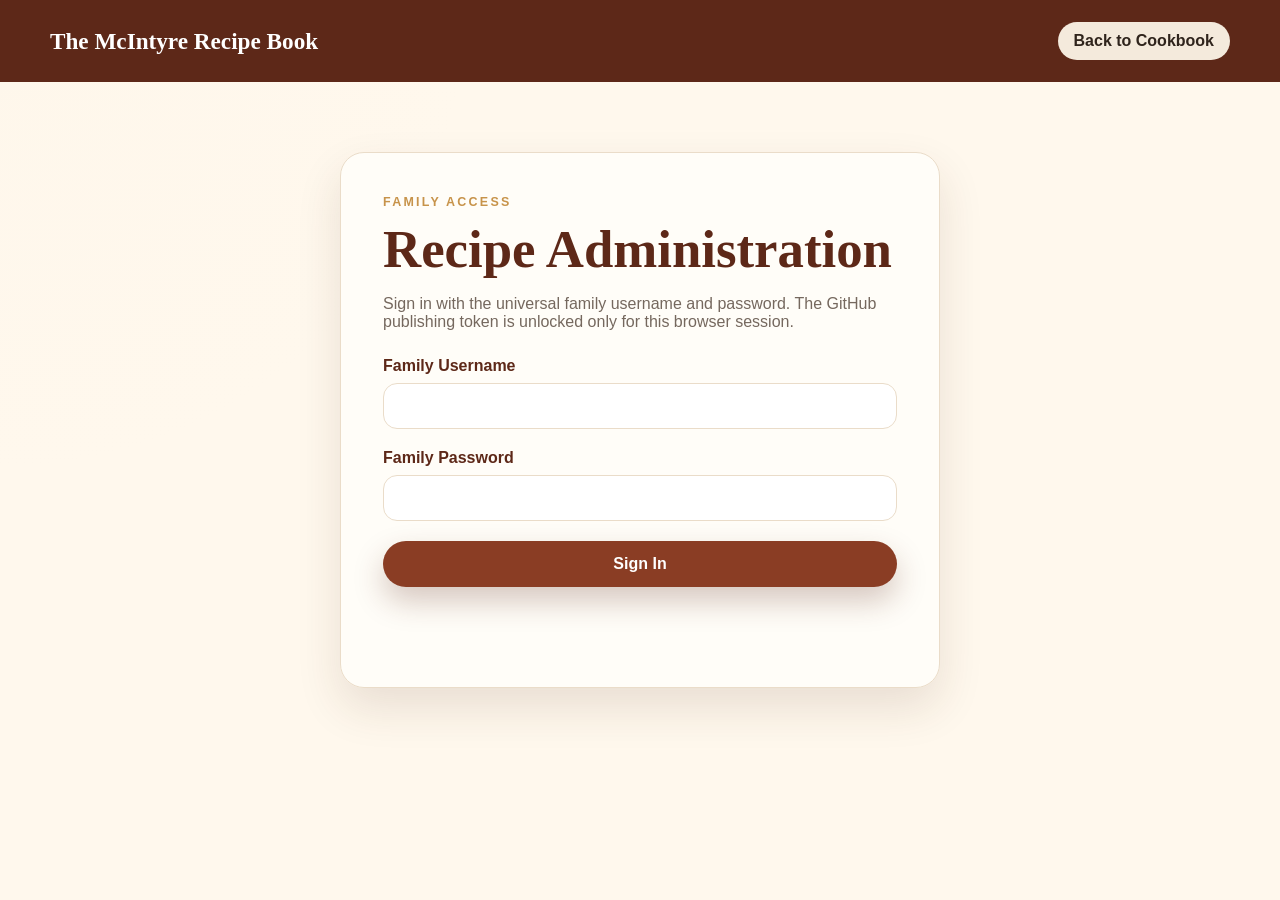
==== commit 96a4858b: "Update admin.html" ====
--- a/admin.html
+++ b/admin.html
@@ -52,7 +52,7 @@
           <p class="section-label">Family cookbook</p>
           <h1>Recipe Administration</h1>
           <p class="muted">
-            Add, edit, delete, and publish recipes directly to the cookbook repository.
+            Add, edit, delete, and publish recipes directly to the cookbook repository. Changes takes about 5 minutes to show on the main page.
           </p>
         </div>
 
